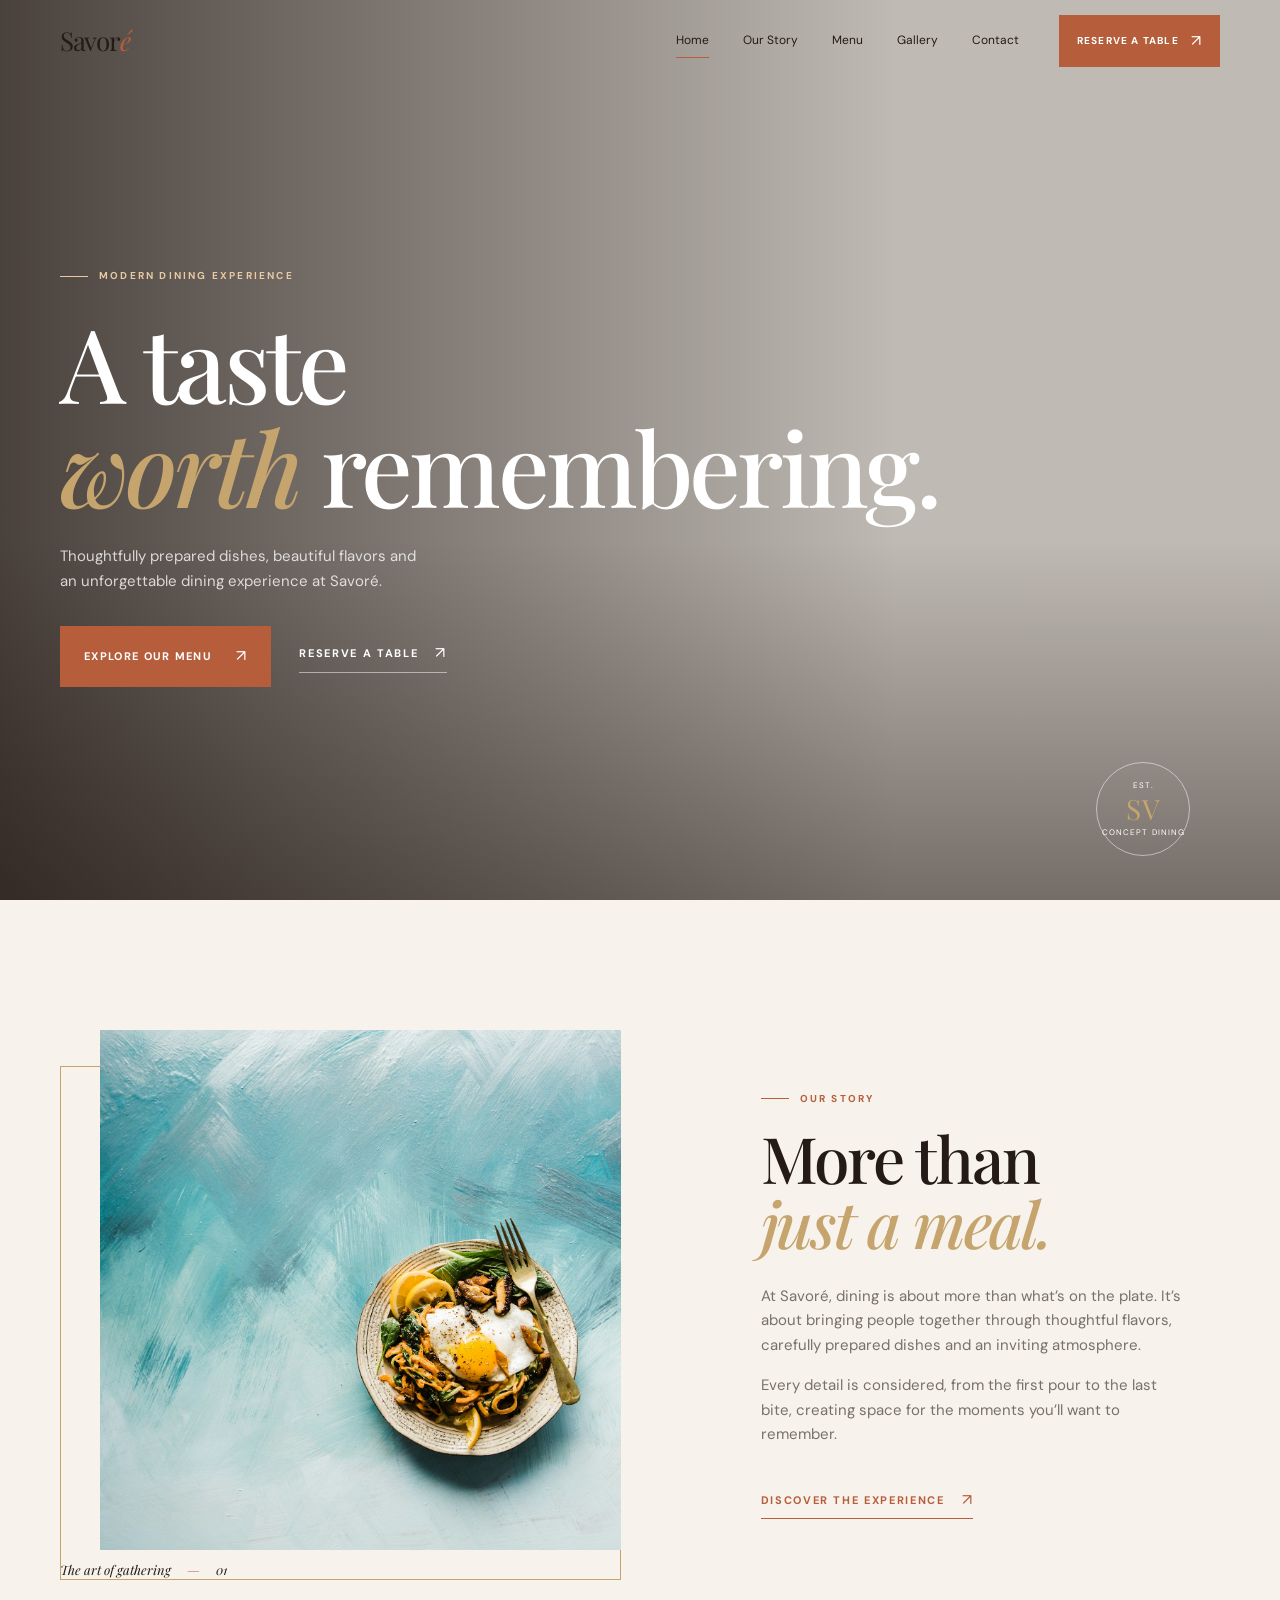
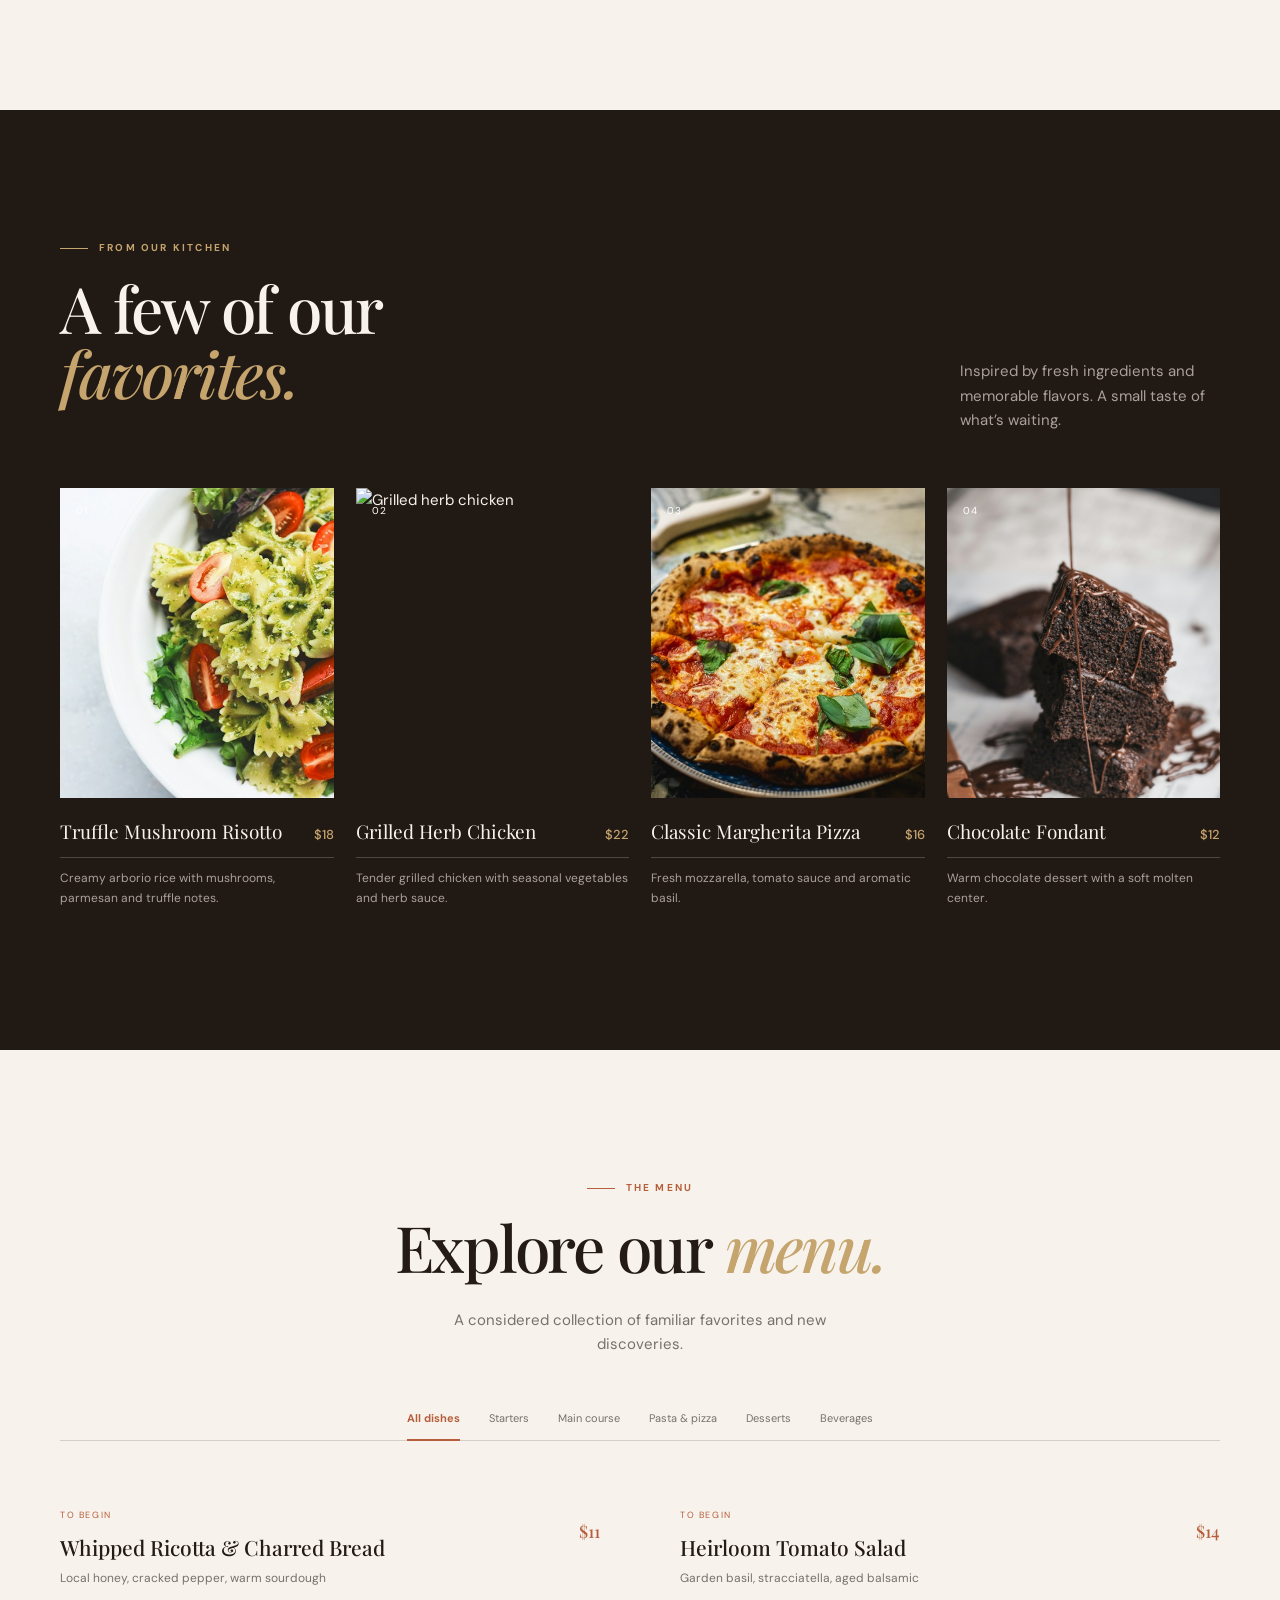
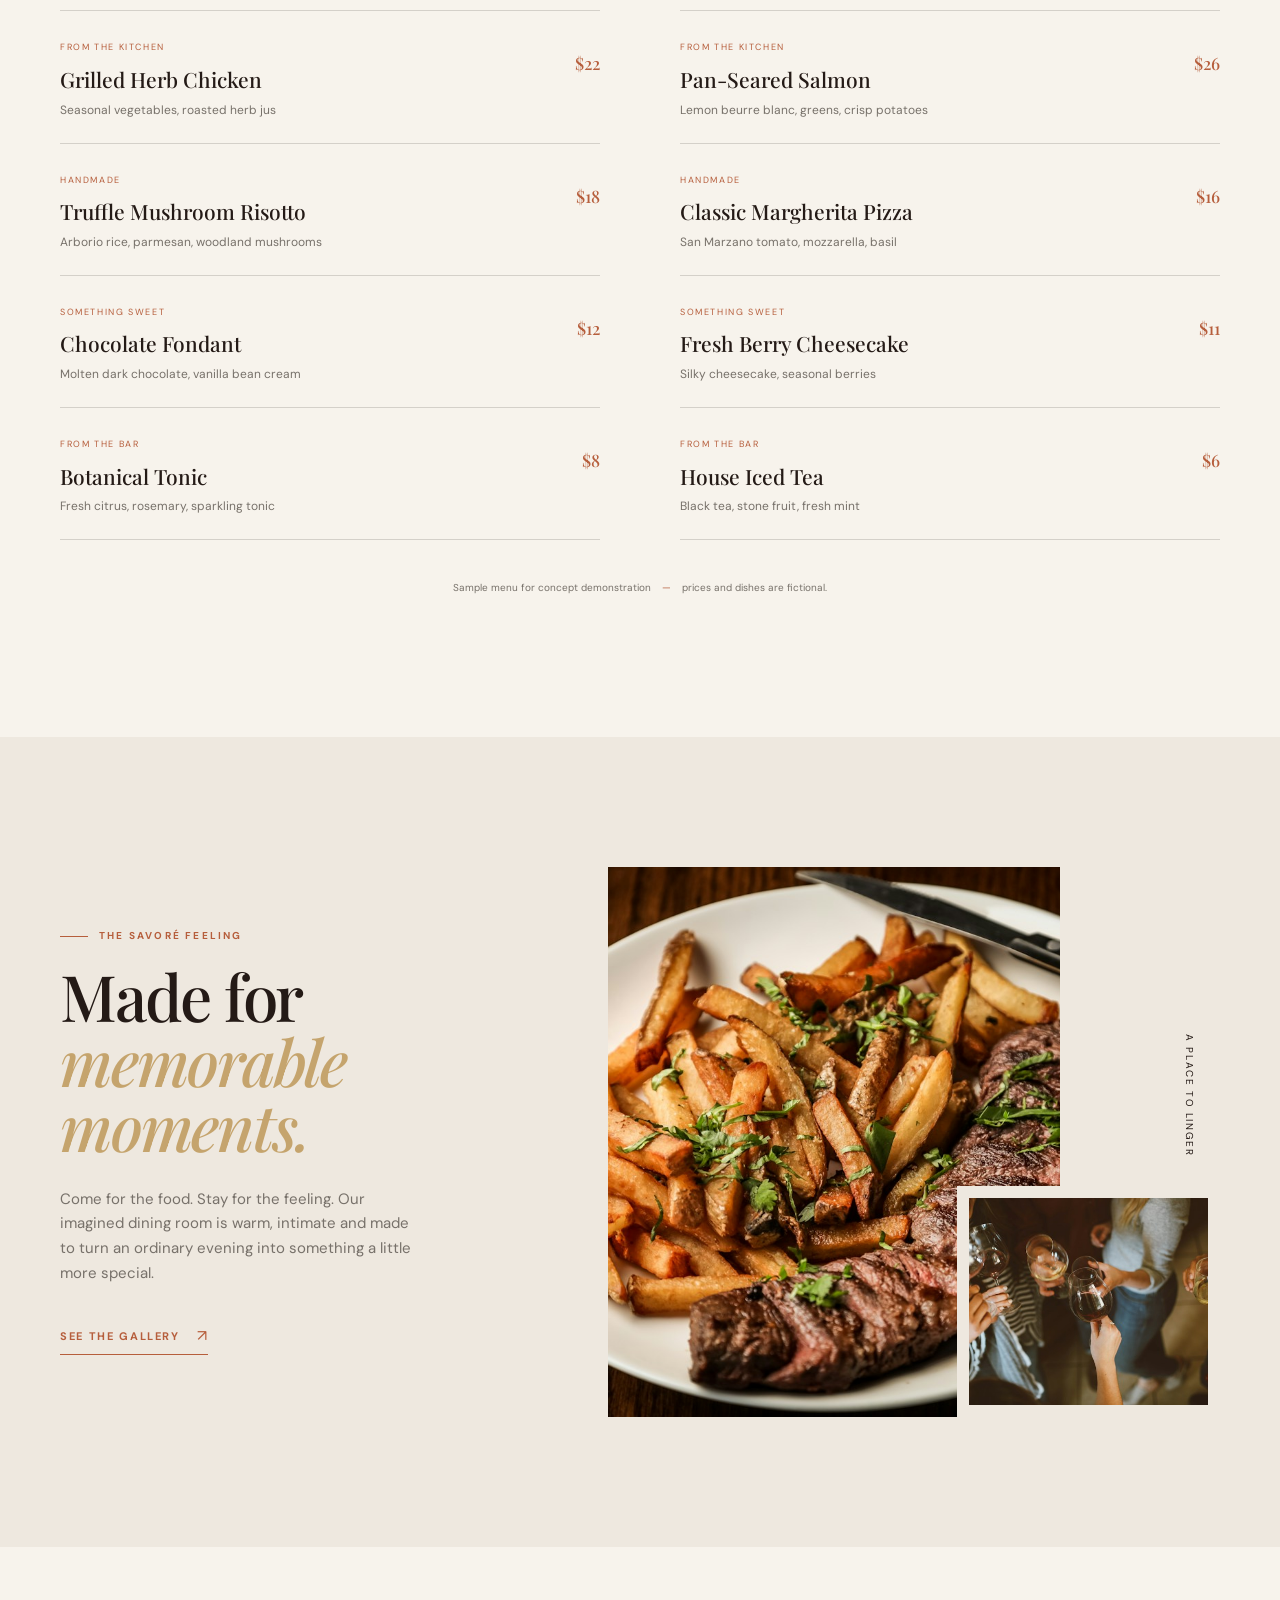
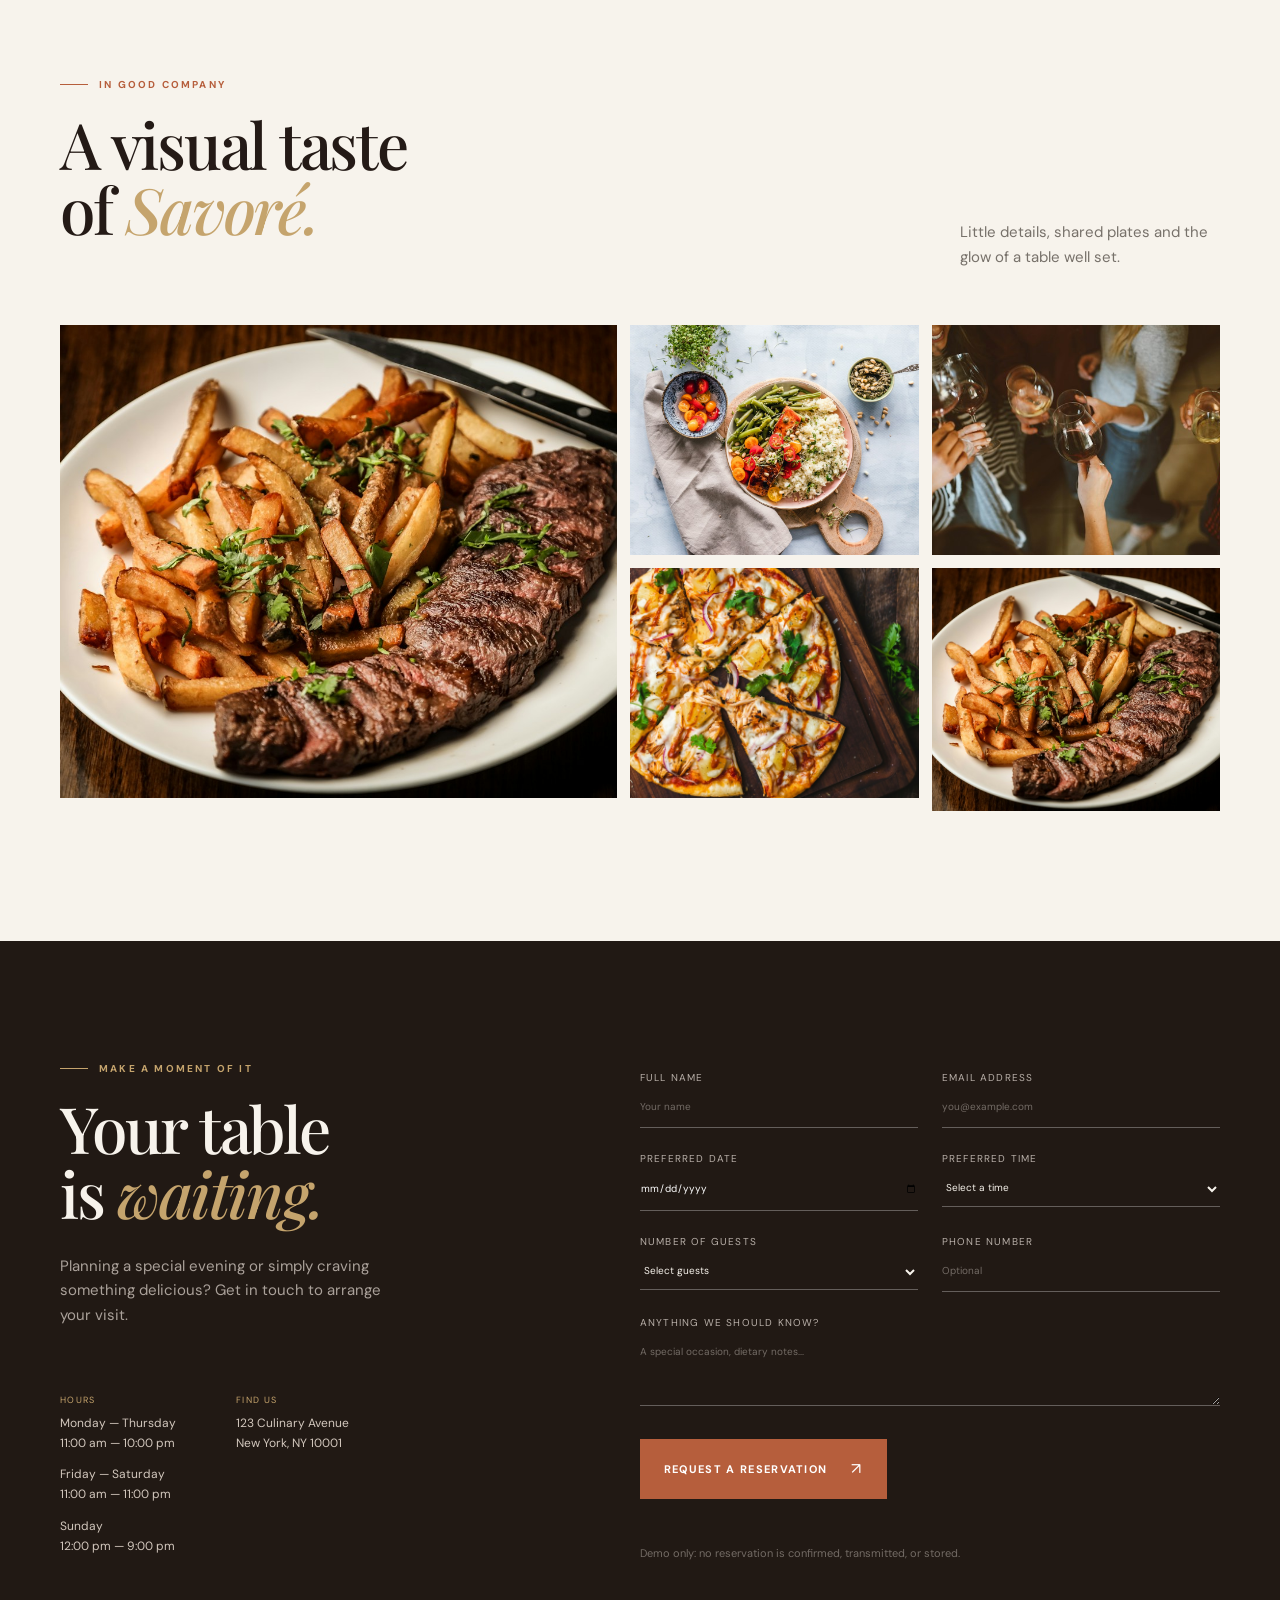
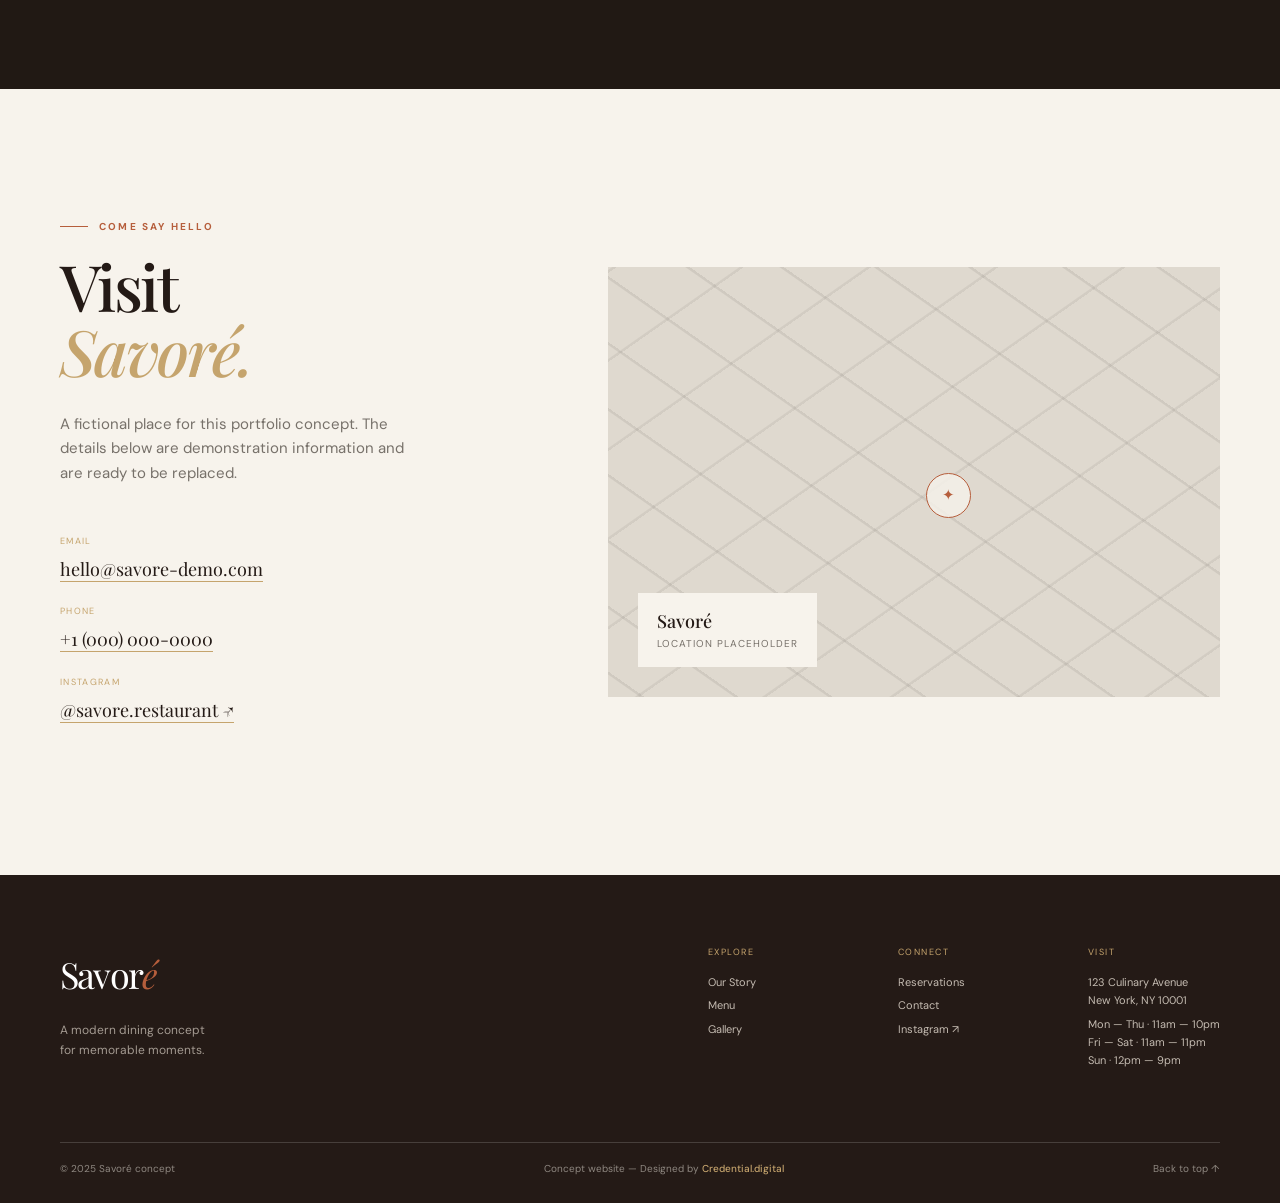
==== index.html @ eeada3f8 "Initial commit: Savoré restaurant demo" ====
<!doctype html>
<html lang="en">
  <head>
    <meta charset="utf-8" />
    <meta name="viewport" content="width=device-width, initial-scale=1" />
    <title>Savoré — A Modern Dining Experience</title>
    <meta
      name="description"
      content="Savoré is a fictional modern dining concept where thoughtful flavors and beautiful moments meet."
    />
    <meta property="og:title" content="Savoré — A Modern Dining Experience" />
    <meta
      property="og:description"
      content="A premium restaurant concept website designed by Credential.digital."
    />
    <meta property="og:type" content="website" />
    <meta name="theme-color" content="#241a16" />
    <link rel="preconnect" href="https://fonts.googleapis.com" />
    <link rel="preconnect" href="https://fonts.gstatic.com" crossorigin />
    <link
      href="https://fonts.googleapis.com/css2?family=DM+Sans:wght@400;500;600;700&family=Playfair+Display:wght@500;600;700&display=swap"
      rel="stylesheet"
    />
    <link
      rel="icon"
      href="data:image/svg+xml,%3Csvg xmlns='http://www.w3.org/2000/svg' viewBox='0 0 100 100'%3E%3Crect width='100' height='100' rx='20' fill='%23241a16'/%3E%3Ctext x='50' y='70' text-anchor='middle' font-family='serif' font-size='66' fill='%23c5a46d'%3ES%3C/text%3E%3C/svg%3E"
    />
    <link rel="stylesheet" href="style.css" />
  <style>
    /* Small browser-control refinements for the dark reservation panel. */
    .reserve-form select {
      color-scheme: dark;
      background-color: transparent;
      color: var(--ivory);
    }
    .reserve-form select option {
      background: var(--charcoal);
      color: var(--ivory);
    }
    .reserve-form select:focus {
      border-color: var(--gold);
      outline: none;
    }
    .hero-note { display: none; }
  </style>
  </head>
  <body>
    <header class="site-header" id="top">
      <div class="container nav-wrap">
        <a class="brand" href="#home" aria-label="Savoré home"
          ><span>Savor</span><i>é</i></a
        >
        <button
          class="menu-toggle"
          aria-label="Open navigation"
          aria-expanded="false"
        >
          <span></span><span></span>
        </button>
        <nav class="main-nav" aria-label="Main navigation">
          <a class="nav-link active" href="#home">Home</a
          ><a class="nav-link" href="#story">Our Story</a
          ><a class="nav-link" href="#menu">Menu</a
          ><a class="nav-link" href="#gallery">Gallery</a
          ><a class="nav-link" href="#contact">Contact</a>
        </nav>
        <a class="button button-small nav-cta" href="#reserve"
          >Reserve a table <span>↗</span></a
        >
      </div>
    </header>

    <main>
      <section class="hero" id="home">
        <div class="hero-image"></div>
        <div class="hero-shade"></div>
        <div class="container hero-content reveal">
          <p class="eyebrow light"><span></span> Modern dining experience</p>
          <h1>A taste<br /><em>worth</em> remembering.</h1>
          <p class="hero-copy">
            Thoughtfully prepared dishes, beautiful flavors and an unforgettable
            dining experience at Savoré.
          </p>
          <div class="hero-actions">
            <a class="button" href="#menu">Explore our menu <span>↗</span></a
            ><a class="text-link light-link" href="#reserve"
              >Reserve a table <span>↗</span></a
            >
          </div>
        </div>
        <div class="hero-stamp">
          <span>Est.</span><strong>SV</strong><span>Concept dining</span>
        </div>
      </section>

      <section class="intro section" id="story">
        <div class="container intro-grid">
          <div class="intro-visual reveal">
            <img
              src="assets/images/hero.jpg"
              alt="Beautifully plated dish on a dining table"
              loading="lazy"
            />
            <div class="image-caption">
              The art of gathering <span>—</span> 01
            </div>
          </div>
          <div class="intro-copy reveal">
            <p class="eyebrow"><span></span> Our story</p>
            <h2>More than<br /><em>just a meal.</em></h2>
            <p>
              At Savoré, dining is about more than what’s on the plate. It’s
              about bringing people together through thoughtful flavors,
              carefully prepared dishes and an inviting atmosphere.
            </p>
            <p>
              Every detail is considered, from the first pour to the last bite,
              creating space for the moments you’ll want to remember.
            </p>
            <a class="text-link" href="#experience"
              >Discover the experience <span>↗</span></a
            >
          </div>
        </div>
      </section>

      <section class="favorites section dark-section" id="favorites">
        <div class="container">
          <div class="section-heading split-heading reveal">
            <div>
              <p class="eyebrow gold"><span></span> From our kitchen</p>
              <h2>A few of our<br /><em>favorites.</em></h2>
            </div>
            <p>
              Inspired by fresh ingredients and memorable flavors. A small taste
              of what’s waiting.
            </p>
          </div>
          <div class="dish-grid">
            <article class="dish-card reveal">
              <div class="dish-img">
                <img
                  src="assets/images/risotto.jpg"
                  alt="Truffle mushroom pasta"
                  loading="lazy"
                /><span class="dish-number">01</span>
              </div>
              <div class="dish-meta">
                <h3>Truffle Mushroom Risotto</h3>
                <strong>$18</strong>
              </div>
              <p>
                Creamy arborio rice with mushrooms, parmesan and truffle notes.
              </p>
            </article>
            <article class="dish-card reveal">
              <div class="dish-img">
                <img
                  src="https://images.unsplash.com/photo-1532550907401-a500c9a57435?auto=format&fit=crop&w=800&q=85"
                  alt="Grilled herb chicken"
                  loading="lazy"
                /><span class="dish-number">02</span>
              </div>
              <div class="dish-meta">
                <h3>Grilled Herb Chicken</h3>
                <strong>$22</strong>
              </div>
              <p>
                Tender grilled chicken with seasonal vegetables and herb sauce.
              </p>
            </article>
            <article class="dish-card reveal">
              <div class="dish-img">
                <img
                  src="assets/images/pizza.jpg"
                  alt="Classic margherita pizza"
                  loading="lazy"
                /><span class="dish-number">03</span>
              </div>
              <div class="dish-meta">
                <h3>Classic Margherita Pizza</h3>
                <strong>$16</strong>
              </div>
              <p>Fresh mozzarella, tomato sauce and aromatic basil.</p>
            </article>
            <article class="dish-card reveal">
              <div class="dish-img">
                <img
                  src="assets/images/fondant.jpg"
                  alt="Warm chocolate fondant"
                  loading="lazy"
                /><span class="dish-number">04</span>
              </div>
              <div class="dish-meta">
                <h3>Chocolate Fondant</h3>
                <strong>$12</strong>
              </div>
              <p>Warm chocolate dessert with a soft molten center.</p>
            </article>
          </div>
        </div>
      </section>

      <section class="menu-section section" id="menu">
        <div class="container">
          <div class="section-heading centered reveal">
            <p class="eyebrow"><span></span> The menu</p>
            <h2>Explore our <em>menu.</em></h2>
            <p>
              A considered collection of familiar favorites and new discoveries.
            </p>
          </div>
          <div class="filter-tabs reveal" role="tablist">
            <button class="filter active" data-filter="all">All dishes</button
            ><button class="filter" data-filter="starters">Starters</button
            ><button class="filter" data-filter="mains">Main course</button
            ><button class="filter" data-filter="pasta">Pasta & pizza</button
            ><button class="filter" data-filter="desserts">Desserts</button
            ><button class="filter" data-filter="drinks">Beverages</button>
          </div>
          <div class="menu-list reveal">
            <article class="menu-item" data-category="starters">
              <div>
                <span class="menu-kicker">To begin</span>
                <h3>Whipped Ricotta & Charred Bread</h3>
                <p>Local honey, cracked pepper, warm sourdough</p>
              </div>
              <strong>$11</strong>
            </article>
            <article class="menu-item" data-category="starters">
              <div>
                <span class="menu-kicker">To begin</span>
                <h3>Heirloom Tomato Salad</h3>
                <p>Garden basil, stracciatella, aged balsamic</p>
              </div>
              <strong>$14</strong>
            </article>
            <article class="menu-item" data-category="mains">
              <div>
                <span class="menu-kicker">From the kitchen</span>
                <h3>Grilled Herb Chicken</h3>
                <p>Seasonal vegetables, roasted herb jus</p>
              </div>
              <strong>$22</strong>
            </article>
            <article class="menu-item" data-category="mains">
              <div>
                <span class="menu-kicker">From the kitchen</span>
                <h3>Pan-Seared Salmon</h3>
                <p>Lemon beurre blanc, greens, crisp potatoes</p>
              </div>
              <strong>$26</strong>
            </article>
            <article class="menu-item" data-category="pasta">
              <div>
                <span class="menu-kicker">Handmade</span>
                <h3>Truffle Mushroom Risotto</h3>
                <p>Arborio rice, parmesan, woodland mushrooms</p>
              </div>
              <strong>$18</strong>
            </article>
            <article class="menu-item" data-category="pasta">
              <div>
                <span class="menu-kicker">Handmade</span>
                <h3>Classic Margherita Pizza</h3>
                <p>San Marzano tomato, mozzarella, basil</p>
              </div>
              <strong>$16</strong>
            </article>
            <article class="menu-item" data-category="desserts">
              <div>
                <span class="menu-kicker">Something sweet</span>
                <h3>Chocolate Fondant</h3>
                <p>Molten dark chocolate, vanilla bean cream</p>
              </div>
              <strong>$12</strong>
            </article>
            <article class="menu-item" data-category="desserts">
              <div>
                <span class="menu-kicker">Something sweet</span>
                <h3>Fresh Berry Cheesecake</h3>
                <p>Silky cheesecake, seasonal berries</p>
              </div>
              <strong>$11</strong>
            </article>
            <article class="menu-item" data-category="drinks">
              <div>
                <span class="menu-kicker">From the bar</span>
                <h3>Botanical Tonic</h3>
                <p>Fresh citrus, rosemary, sparkling tonic</p>
              </div>
              <strong>$8</strong>
            </article>
            <article class="menu-item" data-category="drinks">
              <div>
                <span class="menu-kicker">From the bar</span>
                <h3>House Iced Tea</h3>
                <p>Black tea, stone fruit, fresh mint</p>
              </div>
              <strong>$6</strong>
            </article>
          </div>
          <p class="concept-note">
            Sample menu for concept demonstration <span>—</span> prices and
            dishes are fictional.
          </p>
        </div>
      </section>

      <section class="experience section" id="experience">
        <div class="container experience-grid">
          <div class="experience-copy reveal">
            <p class="eyebrow"><span></span> The Savoré feeling</p>
            <h2>Made for<br /><em>memorable moments.</em></h2>
            <p>
              Come for the food. Stay for the feeling. Our imagined dining room
              is warm, intimate and made to turn an ordinary evening into
              something a little more special.
            </p>
            <a class="text-link" href="#gallery"
              >See the gallery <span>↗</span></a
            >
          </div>
          <div class="experience-images reveal">
            <img
              class="exp-main"
              src="assets/images/candlelight.jpg"
              alt="Warm modern restaurant interior"
              loading="lazy"
            /><img
              class="exp-small"
              src="assets/images/gathering.jpg"
              alt="Friends sharing a meal"
              loading="lazy"
            /><span class="vertical-label">A place to linger</span>
          </div>
        </div>
      </section>

      <section class="gallery section" id="gallery">
        <div class="container">
          <div class="section-heading split-heading reveal">
            <div>
              <p class="eyebrow"><span></span> In good company</p>
              <h2>A visual taste<br />of <em>Savoré.</em></h2>
            </div>
            <p>
              Little details, shared plates and the glow of a table well set.
            </p>
          </div>
          <div class="gallery-grid reveal">
            <button
              class="gallery-item gallery-wide"
              data-full="assets/images/candlelight.jpg"
            >
              <img
                src="assets/images/candlelight.jpg"
                alt="Restaurant dining room"
                loading="lazy"
              /></button
            ><button class="gallery-item" data-full="assets/images/dish.jpg">
              <img
                src="assets/images/dish.jpg"
                alt="Fresh dish with herbs"
                loading="lazy"
              /></button
            ><button
              class="gallery-item"
              data-full="assets/images/gathering.jpg"
            >
              <img
                src="assets/images/gathering.jpg"
                alt="Elegant table setting"
                loading="lazy"
              /></button
            ><button
              class="gallery-item"
              data-full="assets/images/pizza-detail.jpg"
            >
              <img
                src="assets/images/pizza-detail.jpg"
                alt="Pizza on a wooden table"
                loading="lazy"
              /></button
            ><button
              class="gallery-item gallery-tall"
              data-full="assets/images/candlelight.jpg"
            >
              <img
                src="assets/images/candlelight.jpg"
                alt="Candlelit restaurant table"
                loading="lazy"
              />
            </button>
          </div>
        </div>
      </section>

      <section class="reserve section dark-section" id="reserve">
        <div class="container reserve-grid">
          <div class="reserve-intro reveal">
            <p class="eyebrow gold"><span></span> Make a moment of it</p>
            <h2>Your table<br />is <em>waiting.</em></h2>
            <p>
              Planning a special evening or simply craving something delicious?
              Get in touch to arrange your visit.
            </p>
            <div class="reserve-details">
              <div>
                <span>Hours</span>
                <p>Monday — Thursday<br />11:00 am — 10:00 pm</p>
                <p>Friday — Saturday<br />11:00 am — 11:00 pm</p>
                <p>Sunday<br />12:00 pm — 9:00 pm</p>
              </div>
              <div>
                <span>Find us</span>
                <p>123 Culinary Avenue<br />New York, NY 10001</p>
              </div>
            </div>
          </div>
          <form class="reserve-form reveal" novalidate>
            <div class="form-row">
              <label
                >Full name<input
                  type="text"
                  name="name"
                  placeholder="Your name"
                  required /></label
              ><label
                >Email address<input
                  type="email"
                  name="email"
                  placeholder="you@example.com"
                  required
              /></label>
            </div>
            <div class="form-row">
              <label
                >Preferred date<input type="date" name="date" required /></label
              ><label
                >Preferred time<select name="time" required>
                  <option value="">Select a time</option>
                  <option>5:00 pm</option>
                  <option>6:30 pm</option>
                  <option>8:00 pm</option>
                  <option>9:30 pm</option>
                </select></label
              >
            </div>
            <div class="form-row">
              <label
                >Number of guests<select name="guests" required>
                  <option value="">Select guests</option>
                  <option>2 guests</option>
                  <option>3 guests</option>
                  <option>4 guests</option>
                  <option>5+ guests</option>
                </select></label
              ><label
                >Phone number<input
                  type="tel"
                  name="phone"
                  placeholder="Optional"
              /></label>
            </div>
            <label
              >Anything we should know?
              <textarea
                name="message"
                rows="3"
                placeholder="A special occasion, dietary notes..."
              ></textarea></label
            ><button class="button" type="submit">
              Request a reservation <span>↗</span>
            </button>
            <p class="form-status" aria-live="polite"></p>
            <p class="form-note">
              Demo only: no reservation is confirmed, transmitted, or stored.
            </p>
          </form>
        </div>
      </section>

      <section class="visit section" id="contact">
        <div class="container visit-grid">
          <div class="visit-copy reveal">
            <p class="eyebrow"><span></span> Come say hello</p>
            <h2>Visit<br /><em>Savoré.</em></h2>
            <p>
              A fictional place for this portfolio concept. The details below
              are demonstration information and are ready to be replaced.
            </p>
            <div class="contact-lines">
              <p>
                <span>Email</span
                ><a href="mailto:hello@savore-demo.com">hello@savore-demo.com</a>
              </p>
              <p>
                <span>Phone</span><a href="tel:+10000000000">+1 (000) 000-0000</a>
              </p>
              <p>
                <span>Instagram</span><a href="#contact">@savore.restaurant ↗</a>
              </p>
            </div>
          </div>
          <div class="map-card reveal">
            <div class="map-lines"></div>
            <div class="map-pin">✦</div>
            <div class="map-label">
              <strong>Savoré</strong><span>Location placeholder</span>
            </div>
          </div>
        </div>
      </section>
    </main>

    <footer class="footer">
      <div class="container">
        <div class="footer-top">
          <div>
            <a class="brand footer-brand" href="#home"
              ><span>Savor</span><i>é</i></a
            >
            <p>A modern dining concept<br />for memorable moments.</p>
          </div>
          <div class="footer-links">
            <div>
              <span>Explore</span><a href="#story">Our Story</a
              ><a href="#menu">Menu</a><a href="#gallery">Gallery</a>
            </div>
            <div>
              <span>Connect</span><a href="#reserve">Reservations</a
              ><a href="#contact">Contact</a><a href="#contact">Instagram ↗</a>
            </div>
            <div>
              <span>Visit</span>
              <p>123 Culinary Avenue<br />New York, NY 10001</p>
              <p>Mon — Thu · 11am — 10pm<br />Fri — Sat · 11am — 11pm<br />Sun · 12pm — 9pm</p>
            </div>
          </div>
        </div>
        <div class="footer-bottom">
          <span>© 2025 Savoré concept</span
          ><span
            >Concept website — Designed by
            <strong>Credential.digital</strong></span
          ><a href="#top">Back to top ↑</a>
        </div>
      </div>
    </footer>
    <div
      class="lightbox"
      role="dialog"
      aria-modal="true"
      aria-label="Image preview"
    >
      <button class="lightbox-close" aria-label="Close image preview">×</button
      ><img src="" alt="" />
    </div>
    <script src="script.js"></script>
  </body>
</html>
---- style.css ----
:root{--ivory:#f7f3ec;--white:#fff;--espresso:#241a16;--muted:#77716a;--terracotta:#b65e3c;--gold:#c5a46d;--charcoal:#211914;--line:rgba(36,26,22,.16);--serif:'Playfair Display',Georgia,serif;--sans:'DM Sans',Arial,sans-serif}*{box-sizing:border-box}html{scroll-behavior:smooth}body{margin:0;background:var(--ivory);color:var(--espresso);font-family:var(--sans);font-size:15px;line-height:1.65}body.no-scroll{overflow:hidden}img{display:block;width:100%;height:100%;object-fit:cover}a{color:inherit;text-decoration:none}button,input,select,textarea{font:inherit}.container{width:min(1160px,calc(100% - 80px));margin:auto}.section{padding:130px 0}.dark-section{background:var(--charcoal);color:var(--ivory)}h1,h2,h3,p{margin-top:0}h1,h2{font-family:var(--serif);font-weight:500;line-height:1.02;letter-spacing:-.035em}h1{font-size:clamp(4rem,8vw,7.6rem);color:#fff;margin:25px 0}h1 em,h2 em{font-style:italic;color:var(--gold)}h2{font-size:clamp(3rem,5vw,5rem);margin:18px 0 28px}.eyebrow{font-size:10px;letter-spacing:.22em;text-transform:uppercase;font-weight:700;color:var(--terracotta);display:flex;align-items:center;gap:11px}.eyebrow span{display:inline-block;width:28px;height:1px;background:currentColor}.eyebrow.light{color:#e7caa3}.eyebrow.gold{color:var(--gold)}.site-header{height:82px;position:fixed;inset:0 0 auto;z-index:20;transition:.3s}.site-header.scrolled{background:rgba(247,243,236,.96);box-shadow:0 1px 0 var(--line);backdrop-filter:blur(14px)}.nav-wrap{height:100%;display:flex;align-items:center;justify-content:space-between}.brand{font-family:var(--serif);font-size:26px;letter-spacing:-.05em}.brand i{font-style:italic;color:var(--terracotta)}.main-nav{display:flex;gap:34px;margin-left:auto;margin-right:40px}.nav-link{font-size:12px;position:relative}.nav-link:after{content:'';position:absolute;height:1px;background:var(--terracotta);left:0;right:100%;bottom:-7px;transition:.25s}.nav-link:hover:after,.nav-link.active:after{right:0}.button{background:var(--terracotta);color:#fff;display:inline-flex;align-items:center;justify-content:center;gap:24px;padding:16px 23px;border:1px solid var(--terracotta);font-size:11px;font-weight:700;letter-spacing:.12em;text-transform:uppercase;transition:.25s;cursor:pointer}.button span,.text-link span{font-size:16px;font-weight:400}.button:hover{background:transparent;color:var(--terracotta)}.dark-section .button:hover{color:#fff;border-color:#fff}.button-small{padding:12px 17px;font-size:10px;gap:12px}.menu-toggle{display:none;background:none;border:0}.hero{height:100svh;min-height:680px;position:relative;color:#fff;display:flex;align-items:center}.hero-image{position:absolute;inset:0;background:url('https://images.unsplash.com/photo-1515003197210-e0cd71810b5f?auto=format&fit=crop&w=2200&q=90') center/cover}.hero-shade{position:absolute;inset:0;background:linear-gradient(90deg,rgba(25,15,11,.78),rgba(25,15,11,.25) 70%),linear-gradient(0deg,rgba(25,15,11,.45),transparent 40%)}.hero-content{position:relative;padding-top:55px}.hero-copy{color:rgba(255,255,255,.78);max-width:370px}.hero-actions{display:flex;align-items:center;gap:28px;margin-top:33px}.light-link{color:#fff}.text-link{display:inline-flex;gap:17px;align-items:center;border-bottom:1px solid currentColor;padding-bottom:5px;font-size:11px;text-transform:uppercase;letter-spacing:.15em;font-weight:700}.light-link{border-color:rgba(255,255,255,.5)}.hero-note{position:absolute;bottom:38px;left:calc((100% - 1160px)/2);display:flex;align-items:center;gap:14px;font-size:10px;letter-spacing:.16em;text-transform:uppercase;transform:rotate(-90deg);transform-origin:left}.hero-note i{height:1px;width:42px;background:currentColor}.hero-stamp{position:absolute;right:7%;bottom:44px;width:94px;height:94px;border:1px solid rgba(255,255,255,.5);border-radius:50%;display:flex;flex-direction:column;align-items:center;justify-content:center;text-transform:uppercase;font-size:8px;letter-spacing:.14em;line-height:1.3}.hero-stamp strong{font-family:var(--serif);font-size:28px;font-weight:400;color:var(--gold)}.intro-grid{display:grid;grid-template-columns:1.1fr .9fr;gap:12%;align-items:center}.intro-visual{position:relative;padding:0 0 30px 40px}.intro-visual:before{content:'';position:absolute;inset:36px 0 0 0;border:1px solid var(--gold);z-index:-1}.intro-visual img{height:520px}.image-caption{position:absolute;bottom:0;left:0;font-family:var(--serif);font-style:italic;font-size:13px}.image-caption span{color:var(--terracotta);padding:0 13px}.intro-copy>p:not(.eyebrow){max-width:420px;color:var(--muted)}.intro-copy .text-link{margin-top:25px;color:var(--terracotta)}.split-heading{display:flex;justify-content:space-between;align-items:end;margin-bottom:55px}.split-heading>p{max-width:260px;color:var(--muted);margin:0}.dark-section .split-heading>p{color:#aaa19a}.dish-grid{display:grid;grid-template-columns:repeat(4,1fr);gap:22px}.dish-card{min-width:0}.dish-img{height:310px;position:relative;overflow:hidden}.dish-img img{transition:transform .5s}.dish-card:hover img,.gallery-item:hover img{transform:scale(1.05)}.dish-number{position:absolute;top:15px;left:16px;color:#fff;font-size:10px;letter-spacing:.12em}.dish-meta{display:flex;justify-content:space-between;align-items:baseline;border-bottom:1px solid rgba(255,255,255,.2);padding:18px 0 10px}.dish-meta h3{font-family:var(--serif);font-size:19px;font-weight:400;margin:0}.dish-meta strong{font-size:13px;color:var(--gold);font-weight:500}.dish-card>p{font-size:12px;color:#aaa19a;line-height:1.6;margin-top:11px}.centered{text-align:center}.centered .eyebrow{justify-content:center}.centered>p:last-child{color:var(--muted);max-width:380px;margin:0 auto}.filter-tabs{display:flex;justify-content:center;gap:29px;margin:52px 0 38px;border-bottom:1px solid var(--line)}.filter{border:0;background:transparent;color:var(--muted);font-size:11px;padding:0 0 13px;cursor:pointer;position:relative}.filter.active{color:var(--terracotta);font-weight:700}.filter.active:after{content:'';position:absolute;left:0;right:0;bottom:-1px;height:2px;background:var(--terracotta)}.menu-list{display:grid;grid-template-columns:1fr 1fr;column-gap:80px}.menu-item{display:flex;justify-content:space-between;gap:20px;padding:22px 0;border-bottom:1px solid var(--line);transition:.3s}.menu-item.hidden{display:none}.menu-kicker{font-size:9px;text-transform:uppercase;letter-spacing:.18em;color:var(--terracotta)}.menu-item h3{font-family:var(--serif);font-weight:500;font-size:21px;margin:4px 0}.menu-item p{color:var(--muted);font-size:12px;margin:0}.menu-item>strong{font-family:var(--serif);font-size:17px;font-weight:500;color:var(--terracotta);padding-top:16px}.concept-note{font-size:10px;text-align:center;color:var(--muted);margin-top:40px}.concept-note span{color:var(--terracotta);padding:0 8px}.experience{background:#eee8df}.experience-grid{display:grid;grid-template-columns:.8fr 1.2fr;gap:12%;align-items:center}.experience-copy>p:not(.eyebrow){color:var(--muted);max-width:360px}.experience-copy .text-link{margin-top:22px;color:var(--terracotta)}.experience-images{height:550px;position:relative;padding-right:13%}.exp-main{height:100%;width:85%}.exp-small{position:absolute;width:43%;height:42%;right:0;bottom:0;border:12px solid #eee8df}.vertical-label{position:absolute;right:-30px;top:40%;font-size:10px;letter-spacing:.16em;text-transform:uppercase;transform:rotate(90deg)}.gallery-grid{display:grid;grid-template-columns:1.45fr .75fr .75fr;grid-template-rows:230px 230px;gap:13px}.gallery-item{border:0;padding:0;overflow:hidden;cursor:pointer;background:none}.gallery-item img{transition:transform .5s}.gallery-wide{grid-row:span 2}.gallery-tall{grid-column:3;grid-row:span 2}.reserve{padding:120px 0}.reserve-grid{display:grid;grid-template-columns:.85fr 1.15fr;gap:13%}.reserve-intro>p:not(.eyebrow){color:#aaa19a;max-width:340px}.reserve-details{display:flex;gap:60px;margin-top:65px}.reserve-details span,.contact-lines span{display:block;color:var(--gold);font-size:9px;text-transform:uppercase;letter-spacing:.15em;margin-bottom:6px}.reserve-details p{color:#d2c7bd;font-size:12px}.reserve-form{padding-top:9px}.form-row{display:grid;grid-template-columns:1fr 1fr;gap:24px}.reserve-form label{color:#b8afa8;font-size:10px;letter-spacing:.12em;text-transform:uppercase;display:block;margin-bottom:23px}.reserve-form input,.reserve-form select,.reserve-form textarea{display:block;width:100%;color:#fff;background:transparent;border:0;border-bottom:1px solid rgba(255,255,255,.3);padding:9px 0 11px;margin-top:4px;outline:0;resize:vertical}.reserve-form input::placeholder,.reserve-form textarea::placeholder{color:#736b65}.reserve-form input:focus,.reserve-form select:focus,.reserve-form textarea:focus{border-color:var(--gold)}.reserve-form select{color:#fff}.reserve-form option{color:var(--espresso)}.reserve-form .button{margin-top:10px}.form-note,.form-status{font-size:11px}.form-note{color:#736b65;margin:18px 0 0}.form-status{min-height:17px;color:var(--gold);margin:10px 0 0}.visit-grid{display:grid;grid-template-columns:.8fr 1.2fr;gap:12%;align-items:center}.visit-copy>p:not(.eyebrow){color:var(--muted);max-width:350px}.contact-lines{margin-top:48px}.contact-lines p{margin-bottom:20px}.contact-lines a{font-family:var(--serif);font-size:18px;border-bottom:1px solid var(--gold)}.map-card{height:430px;background:#dfd9cf;position:relative;overflow:hidden}.map-lines{position:absolute;inset:-20%;background:repeating-linear-gradient(35deg,transparent 0 51px,rgba(119,113,106,.15) 52px 54px),repeating-linear-gradient(145deg,transparent 0 70px,rgba(119,113,106,.12) 71px 73px)}.map-pin{position:absolute;top:48%;left:52%;width:45px;height:45px;border:1px solid var(--terracotta);color:var(--terracotta);border-radius:50%;display:grid;place-items:center;background:rgba(247,243,236,.8)}.map-label{position:absolute;left:30px;bottom:30px;background:var(--ivory);padding:14px 19px;display:flex;flex-direction:column}.map-label strong{font-family:var(--serif);font-size:18px;font-weight:500}.map-label span{font-size:10px;color:var(--muted);text-transform:uppercase;letter-spacing:.1em}.footer{background:var(--espresso);color:#eee5da;padding:70px 0 25px}.footer-top{display:flex;justify-content:space-between;padding-bottom:70px}.footer-brand{font-size:36px;color:#fff}.footer-top>div:first-child p{color:#a39a91;font-size:12px;margin-top:16px}.footer-links{display:flex;gap:80px}.footer-links div{display:flex;flex-direction:column;gap:5px;min-width:110px}.footer-links span{color:var(--gold);font-size:9px;text-transform:uppercase;letter-spacing:.16em;margin-bottom:8px}.footer-links a,.footer-links p{font-size:11px;color:#c4bbb1;margin:0}.footer-bottom{border-top:1px solid rgba(255,255,255,.16);padding-top:18px;display:flex;justify-content:space-between;color:#8f8881;font-size:10px}.footer-bottom strong{color:var(--gold);font-weight:500}.lightbox{position:fixed;inset:0;background:rgba(20,13,10,.94);z-index:50;display:none;place-items:center;padding:50px}.lightbox.open{display:grid}.lightbox img{max-width:min(1000px,90vw);max-height:85vh;object-fit:contain}.lightbox-close{position:absolute;right:35px;top:25px;color:#fff;background:none;border:0;font-size:40px;font-weight:200;cursor:pointer}.reveal{opacity:0;transform:translateY(24px);transition:opacity .8s ease,transform .8s ease}.reveal.visible{opacity:1;transform:none}@media(max-width:900px){.container{width:min(100% - 44px,600px)}.main-nav{display:none;position:absolute;top:82px;left:0;right:0;background:var(--ivory);padding:22px;flex-direction:column;gap:19px;box-shadow:0 8px 20px #241a1614}.main-nav.open{display:flex}.menu-toggle{display:flex;flex-direction:column;gap:6px;margin-left:auto;margin-right:18px}.menu-toggle span{display:block;width:24px;height:1px;background:currentColor}.nav-cta{display:none}.hero-note{left:22px}.hero-stamp{right:22px}.section{padding:90px 0}.intro-grid,.experience-grid,.visit-grid,.reserve-grid{grid-template-columns:1fr;gap:70px}.intro-visual{max-width:500px}.intro-copy{max-width:500px}.dish-grid{grid-template-columns:1fr 1fr;gap:42px 18px}.dish-img{height:300px}.experience-images{height:480px;max-width:560px}.reserve-details{margin-top:40px}.reserve-form{padding-top:0}.visit-grid{gap:50px}.footer-top{gap:45px;flex-direction:column}.footer-links{gap:40px}.hero-content{padding-top:0}}
@media(max-width:580px){body{font-size:14px}.container{width:calc(100% - 36px)}h1{font-size:clamp(3.4rem,17vw,5rem)}h2{font-size:3rem}.hero{min-height:620px}.hero-copy{max-width:300px}.hero-actions{align-items:flex-start;flex-direction:column;gap:22px}.hero-stamp{display:none}.hero-note{bottom:28px}.intro-visual{padding-left:18px}.intro-visual img{height:380px}.intro-visual:before{inset:20px 0 0}.split-heading{display:block}.split-heading>p{margin-top:25px}.dish-grid{gap:38px 12px}.dish-img{height:215px}.dish-meta{display:block;padding-top:12px}.dish-meta strong{display:block;margin-top:4px}.dish-meta h3{font-size:17px}.filter-tabs{justify-content:flex-start;overflow-x:auto;gap:22px;margin-top:35px}.filter{white-space:nowrap}.menu-list{grid-template-columns:1fr}.menu-item h3{font-size:19px}.experience-images{height:380px;padding-right:8%}.exp-small{border-width:8px}.gallery-grid{grid-template-columns:1fr 1fr;grid-template-rows:170px 170px 170px;gap:8px}.gallery-wide{grid-column:span 2;grid-row:auto}.gallery-tall{grid-column:auto;grid-row:auto}.form-row{grid-template-columns:1fr;gap:0}.reserve-details{gap:35px}.map-card{height:300px}.footer{padding-top:55px}.footer-links{display:grid;grid-template-columns:1fr 1fr;gap:30px}.footer-links div:last-child{grid-column:span 2}.footer-bottom{flex-direction:column;gap:10px}.footer-bottom a{order:-1}.lightbox{padding:25px}.lightbox-close{right:15px;top:8px}}
@media(prefers-reduced-motion:reduce){html{scroll-behavior:auto}.reveal{opacity:1;transform:none;transition:none}.dish-img img,.gallery-item img{transition:none}}
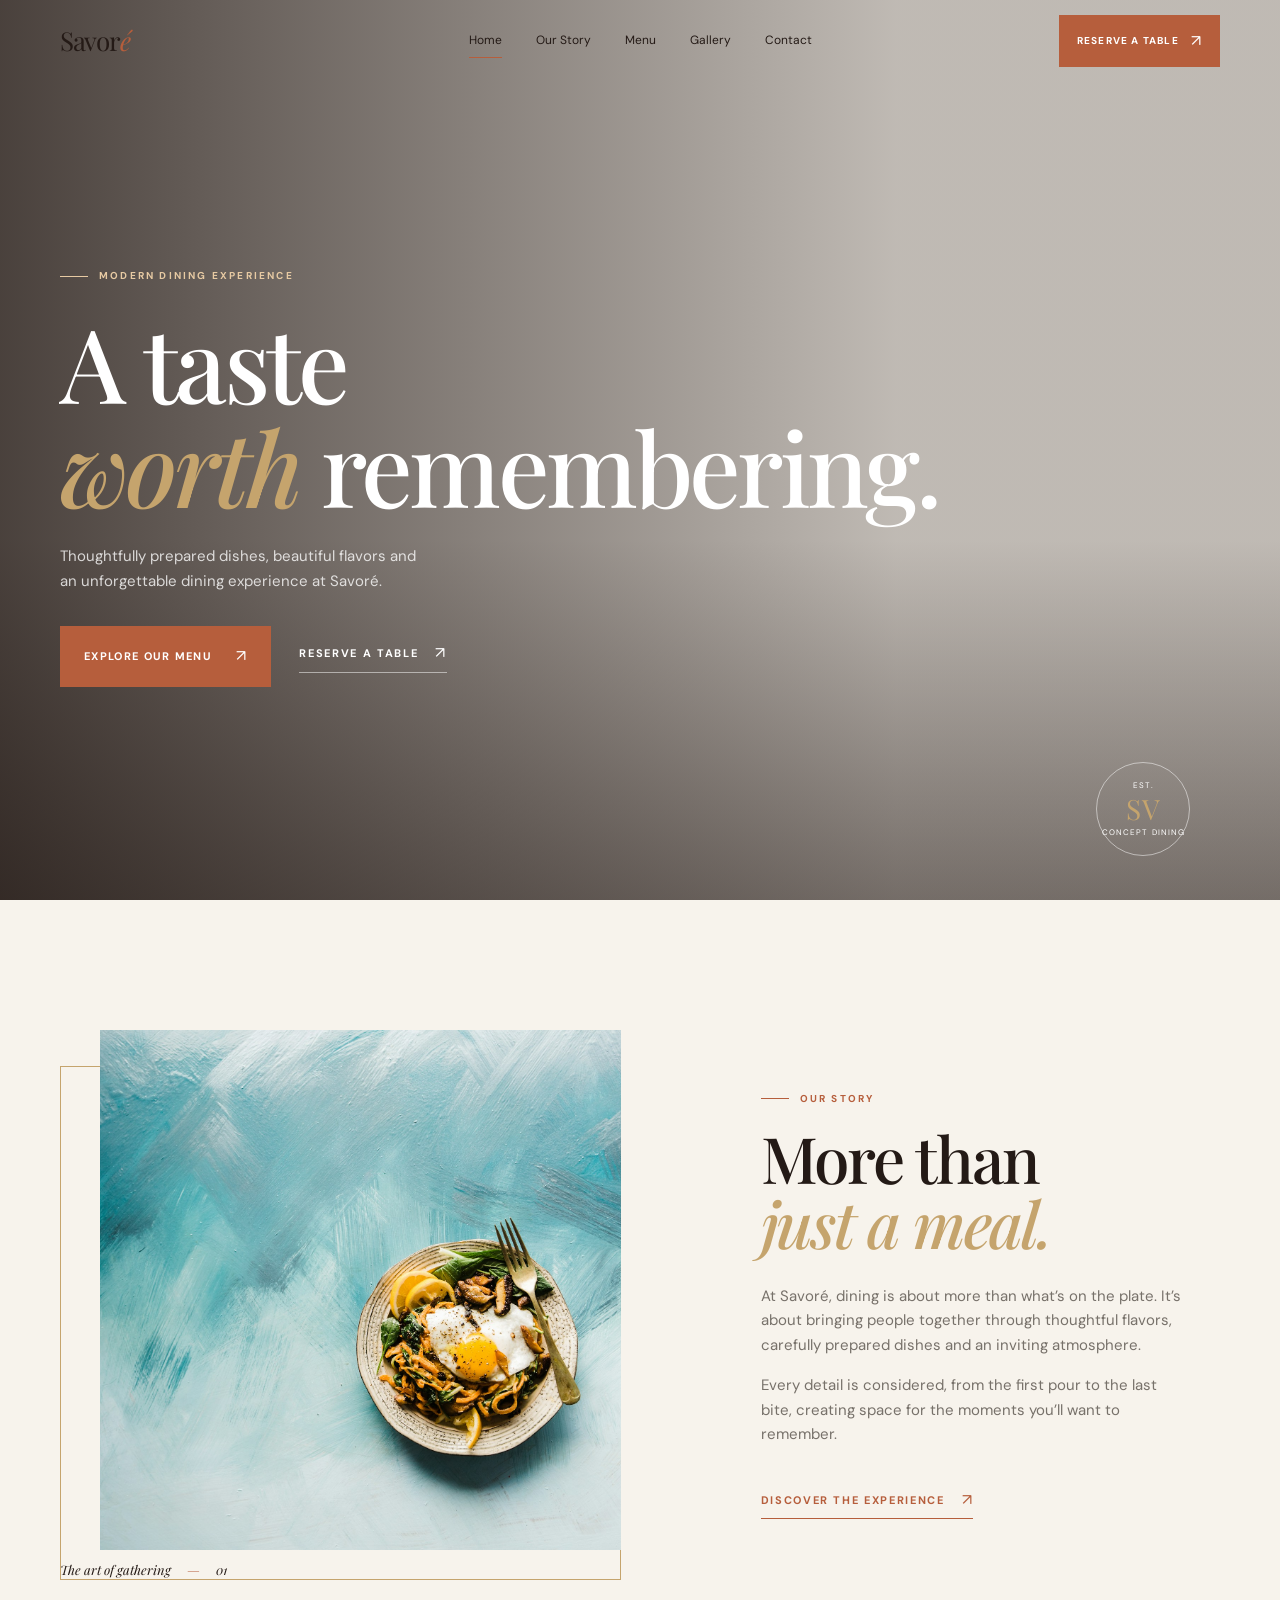
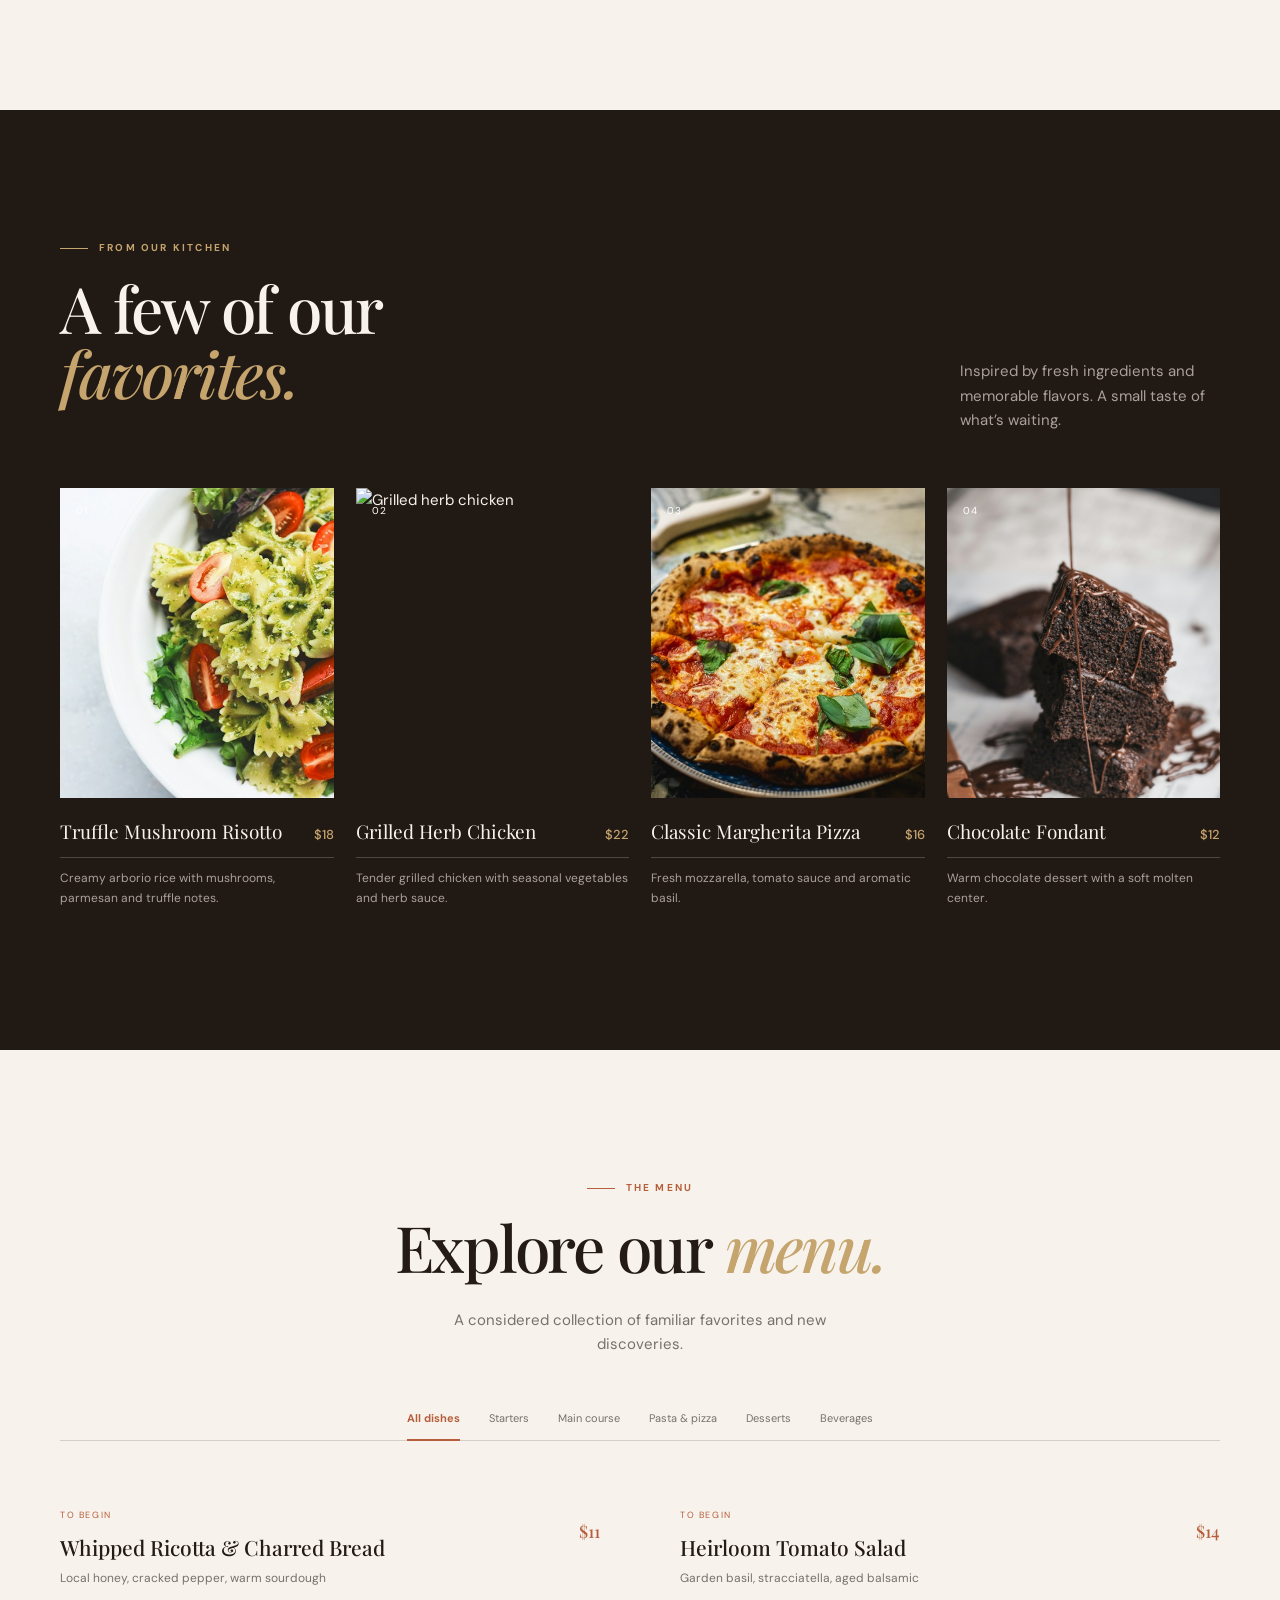
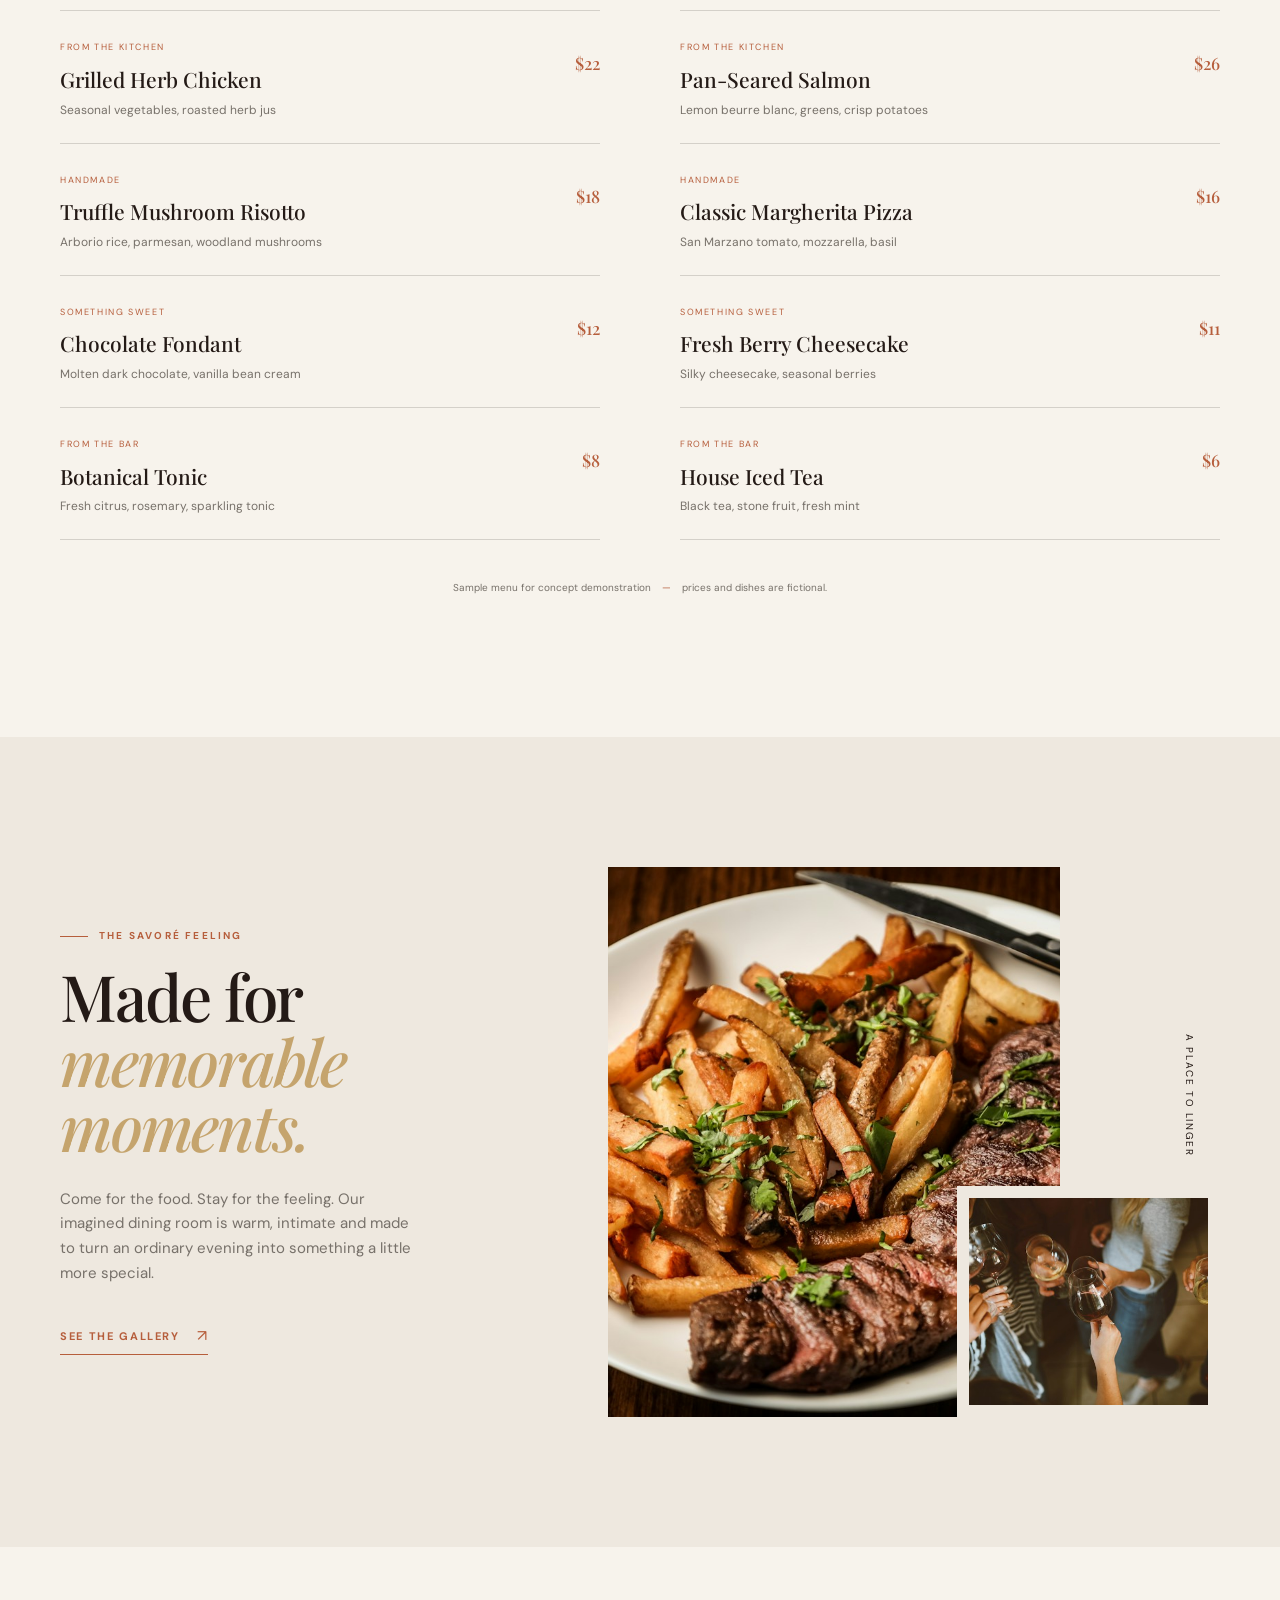
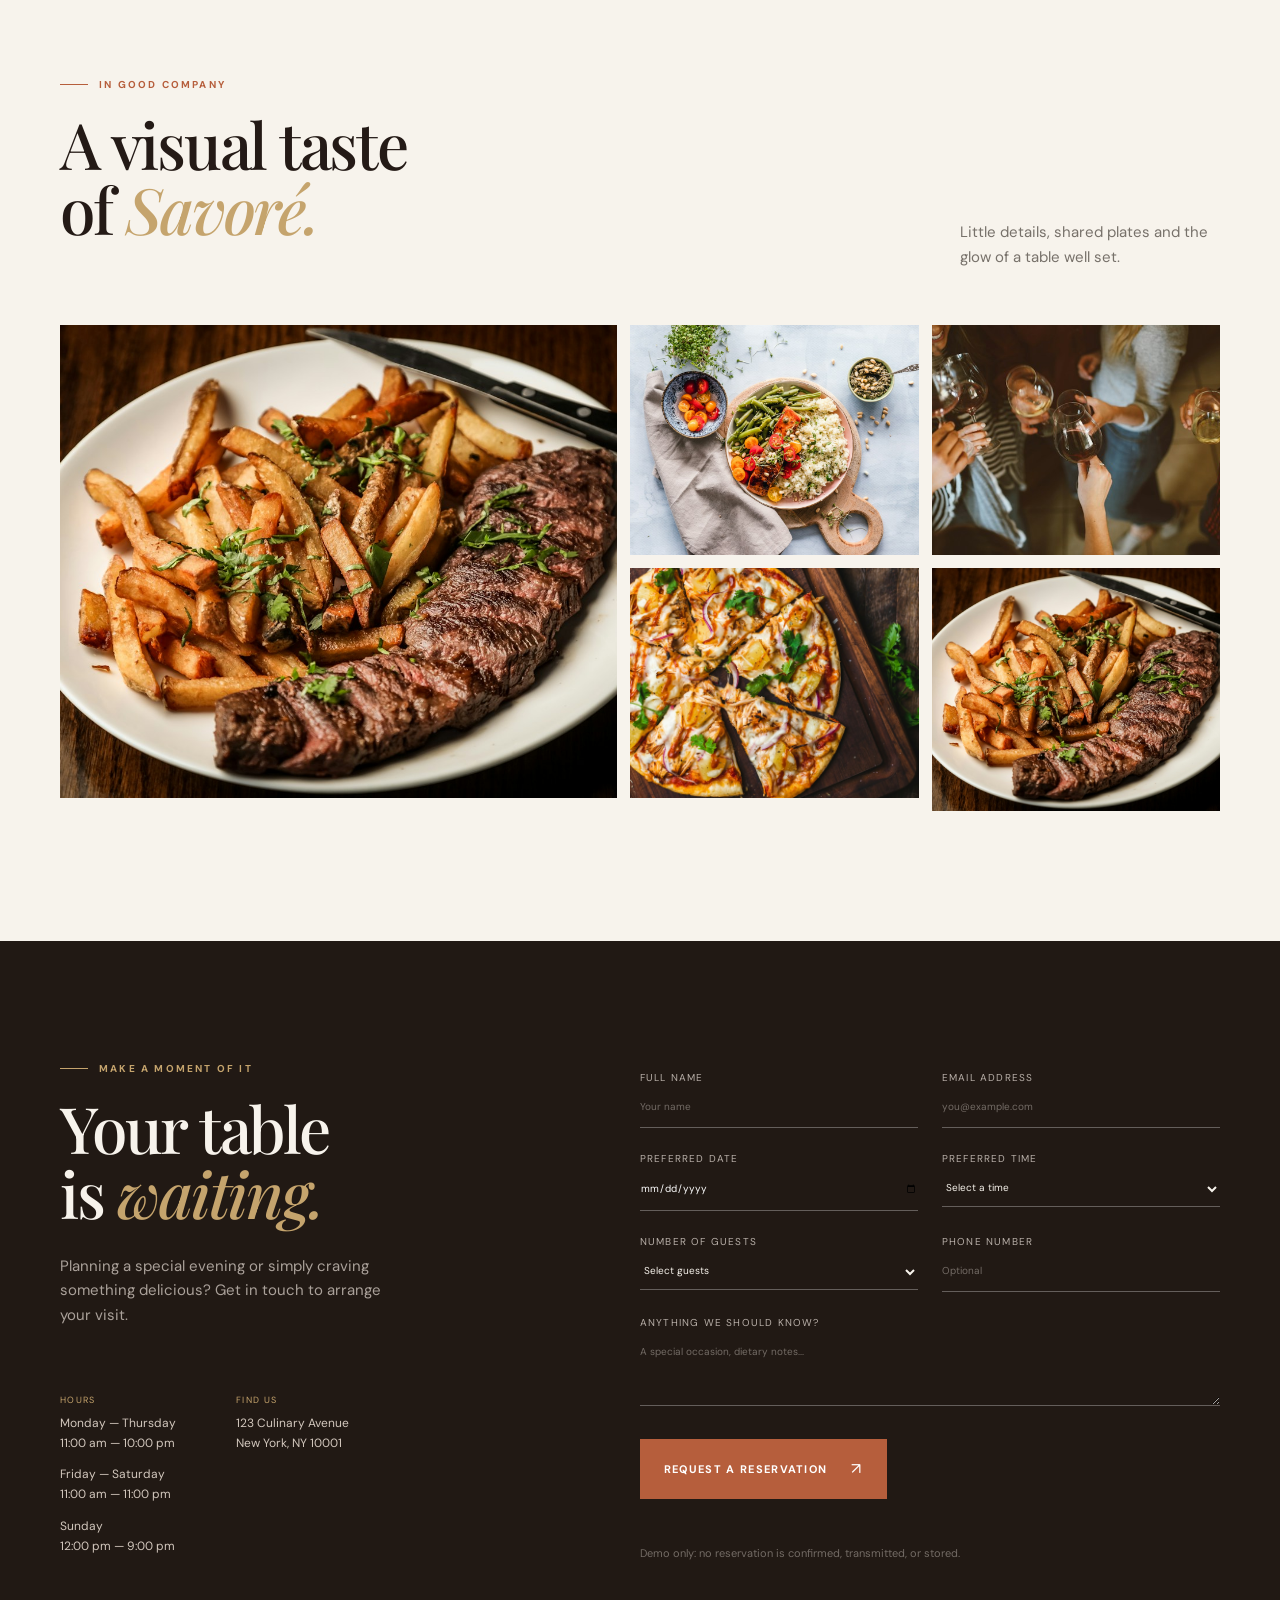
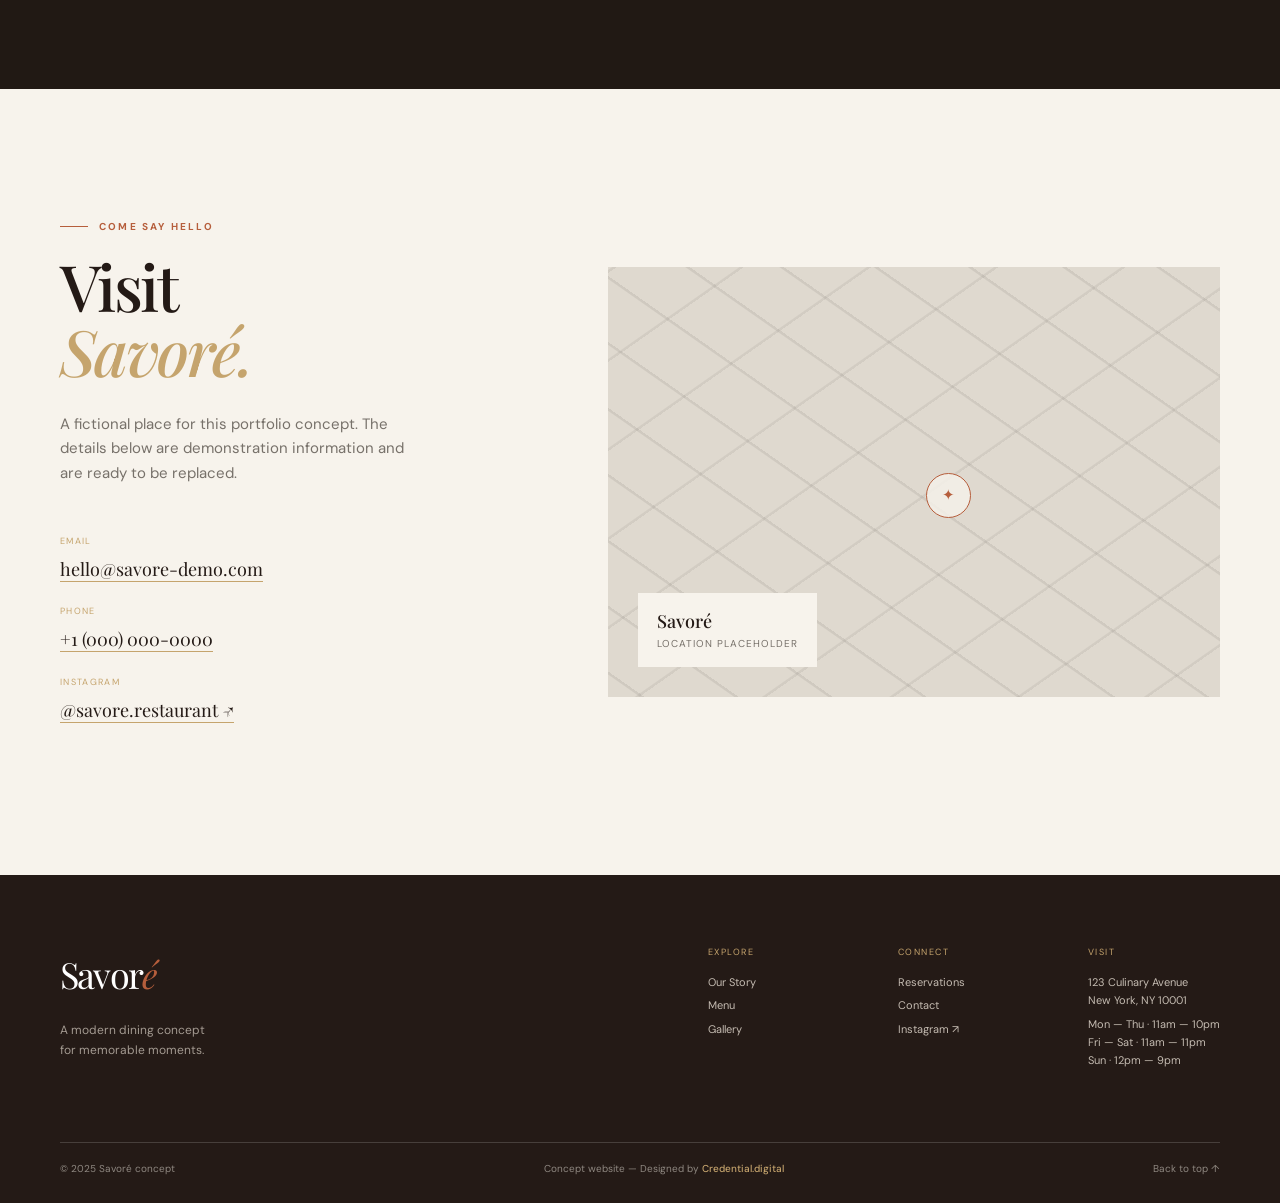
==== commit baf5da1a: "11/12" ====
--- a/index.html
+++ b/index.html
@@ -42,6 +42,31 @@
       outline: none;
     }
     .hero-note { display: none; }
+    .mobile-nav-cta { display: none; }
+    @media (min-width: 901px) {
+      .nav-wrap { display: grid; grid-template-columns: 1fr auto 1fr; align-items: center; }
+      .main-nav { justify-self: center; margin-left: 0; margin-right: 0; }
+      .nav-cta { justify-self: end; }
+    }
+    @media (max-width: 900px) {
+      .site-header { background: rgba(247, 243, 236, .96); box-shadow: 0 1px 0 var(--line); backdrop-filter: blur(14px); }
+      .nav-wrap { display: flex; width: min(100% - 44px, 600px); }
+      .main-nav { top: 82px; left: 0; right: 0; width: 100vw; max-height: calc(100svh - 82px); overflow-y: auto; margin: 0; box-sizing: border-box; padding: 12px 22px 26px; background: var(--ivory); border-top: 1px solid var(--line); box-shadow: 0 18px 28px rgba(36, 26, 22, .12); }
+      .main-nav .nav-link { display: flex; align-items: center; min-height: 52px; border-bottom: 1px solid var(--line); font-size: 14px; letter-spacing: .01em; }
+      .main-nav .nav-link::after { display: none; }
+      .main-nav .nav-link.active { color: var(--terracotta); font-weight: 700; }
+      .mobile-nav-cta { display: flex; align-items: center; justify-content: space-between; margin-top: 22px; padding: 14px 17px; background: var(--terracotta); color: #fff; font-size: 10px; font-weight: 700; letter-spacing: .14em; text-transform: uppercase; }
+      .mobile-nav-cta span { font-size: 17px; font-weight: 400; }
+      .menu-toggle { width: 42px; height: 42px; align-items: center; justify-content: center; gap: 6px; margin-right: 0; border: 1px solid var(--line); color: var(--espresso); cursor: pointer; }
+      .menu-toggle span { width: 18px; transition: transform .25s ease; }
+      .menu-toggle[aria-expanded="true"] span:first-child { transform: translateY(3.5px) rotate(45deg); }
+      .menu-toggle[aria-expanded="true"] span:last-child { transform: translateY(-3.5px) rotate(-45deg); }
+    }
+    @media (max-width: 580px) {
+      .nav-wrap { width: calc(100% - 36px); }
+      .brand { font-size: 24px; }
+      .main-nav { top: 82px; padding-left: 18px; padding-right: 18px; }
+    }
   </style>
   </head>
   <body>
@@ -63,9 +88,10 @@
           ><a class="nav-link" href="#menu">Menu</a
           ><a class="nav-link" href="#gallery">Gallery</a
           ><a class="nav-link" href="#contact">Contact</a>
+          <a class="mobile-nav-cta" href="#reserve">Reserve a table <span>&#8599;</span></a>
         </nav>
         <a class="button button-small nav-cta" href="#reserve"
-          >Reserve a table <span>↗</span></a
+          >Reserve a table <span>&#8599;</span></a
         >
       </div>
     </header>
@@ -82,9 +108,9 @@
             dining experience at Savoré.
           </p>
           <div class="hero-actions">
-            <a class="button" href="#menu">Explore our menu <span>↗</span></a
+            <a class="button" href="#menu">Explore our menu <span>&#8599;</span></a
             ><a class="text-link light-link" href="#reserve"
-              >Reserve a table <span>↗</span></a
+              >Reserve a table <span>&#8599;</span></a
             >
           </div>
         </div>
@@ -118,7 +144,7 @@
               creating space for the moments you’ll want to remember.
             </p>
             <a class="text-link" href="#experience"
-              >Discover the experience <span>↗</span></a
+              >Discover the experience <span>&#8599;</span></a
             >
           </div>
         </div>
@@ -318,7 +344,7 @@
               something a little more special.
             </p>
             <a class="text-link" href="#gallery"
-              >See the gallery <span>↗</span></a
+              >See the gallery <span>&#8599;</span></a
             >
           </div>
           <div class="experience-images reveal">
@@ -471,7 +497,7 @@
                 placeholder="A special occasion, dietary notes..."
               ></textarea></label
             ><button class="button" type="submit">
-              Request a reservation <span>↗</span>
+              Request a reservation <span>&#8599;</span>
             </button>
             <p class="form-status" aria-live="polite"></p>
             <p class="form-note">
@@ -499,7 +525,7 @@
                 <span>Phone</span><a href="tel:+10000000000">+1 (000) 000-0000</a>
               </p>
               <p>
-                <span>Instagram</span><a href="#contact">@savore.restaurant ↗</a>
+                <span>Instagram</span><a href="#contact">@savore.restaurant &#8599;</a>
               </p>
             </div>
           </div>
@@ -530,7 +556,7 @@
             </div>
             <div>
               <span>Connect</span><a href="#reserve">Reservations</a
-              ><a href="#contact">Contact</a><a href="#contact">Instagram ↗</a>
+              ><a href="#contact">Contact</a><a href="#contact">Instagram &#8599;</a>
             </div>
             <div>
               <span>Visit</span>
